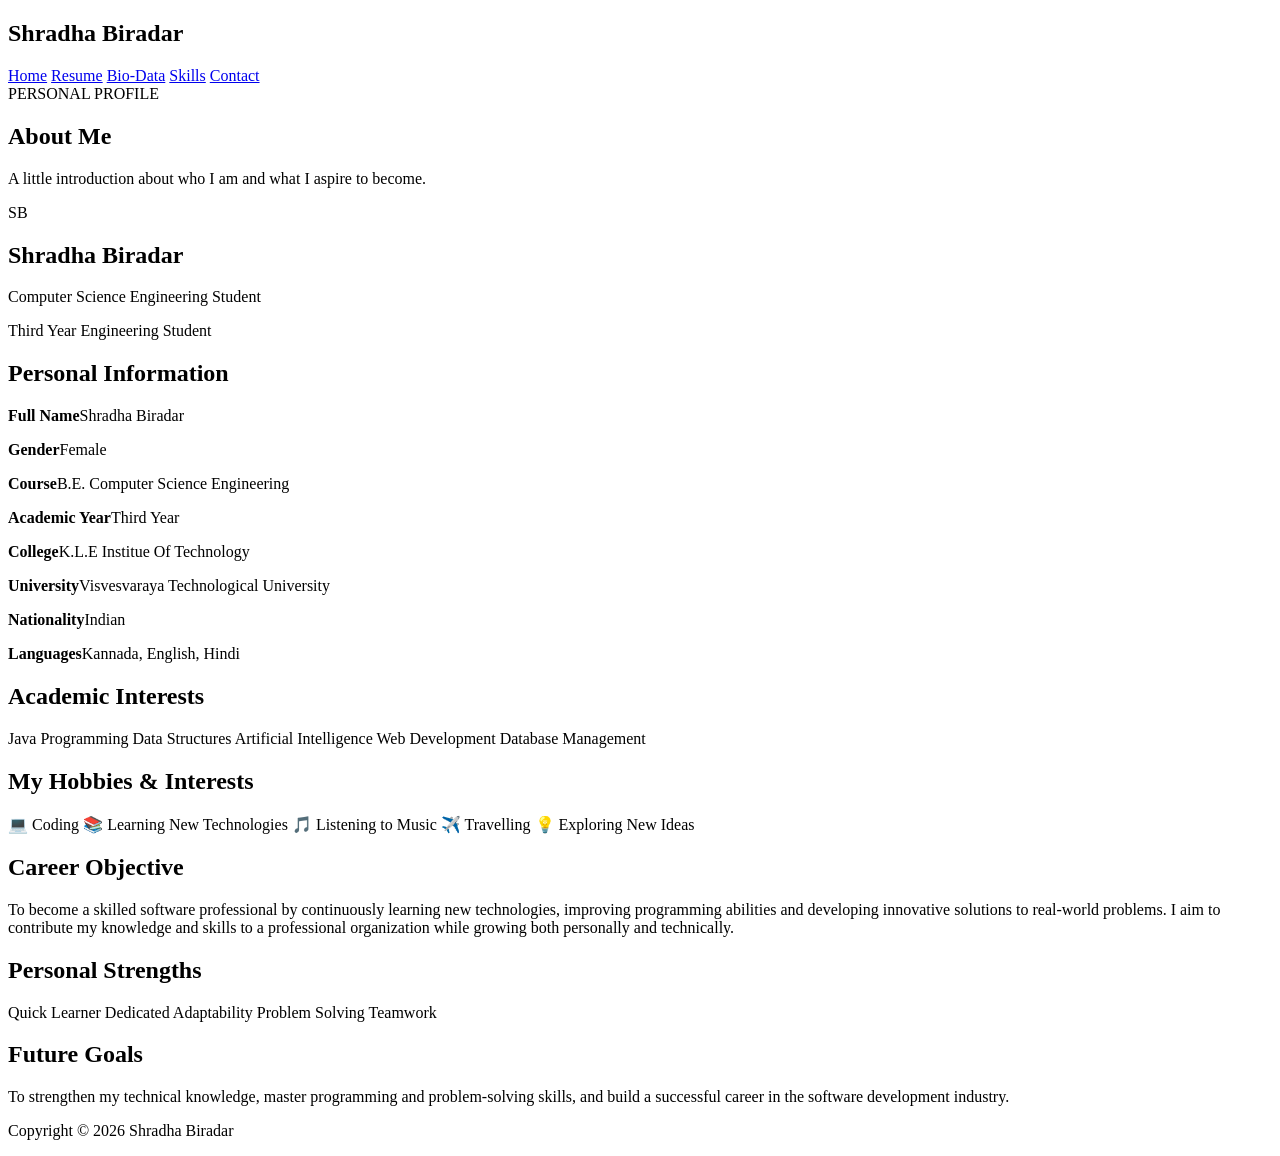
==== biodata.html @ 0e82e980 "Add files via upload" ====
<!DOCTYPE html>
<html lang="en">
<head>
    <meta charset="UTF-8">
    <meta name="viewport" content="width=device-width, initial-scale=1.0">
    <title>My Bio-Data</title>
    <link rel="stylesheet" href="css/style.css">
</head>
<body>

    <header>
        <h2 class="logo">Shradha Biradar</h2>

        <nav>
            <a href="index.html">Home</a>
            <a href="resume.html">Resume</a>
            <a href="biodata.html">Bio-Data</a>
            <a href="skills.html">Skills</a>
            <a href="contact.html">Contact</a>
        </nav>
    </header>
    
<section class="resume biodata-page">

    <div class="bio-heading">
        <span class="tag">PERSONAL PROFILE</span>
        <h1>About Me</h1>
        <p>A little introduction about who I am and what I aspire to become.</p>
    </div>

    <div class="bio-profile">
        <div class="bio-avatar">SB</div>
        <h2>Shradha Biradar</h2>
        <p>Computer Science Engineering Student</p>
        <span class="profile-status">Third Year Engineering Student</span>
    </div>

    <div class="bio-card">
        <h2>Personal Information</h2>

        <div class="bio-details">
            <p><strong>Full Name</strong><span>Shradha Biradar</span></p>
            <p><strong>Gender</strong><span>Female</span></p>
            <p><strong>Course</strong><span>B.E. Computer Science Engineering</span></p>
            <p><strong>Academic Year</strong><span>Third Year</span></p>
            <p><strong>College</strong><span>K.L.E Institue Of Technology</span></p>
            <p><strong>University</strong><span>Visvesvaraya Technological University</span></p>
            <p><strong>Nationality</strong><span>Indian</span></p>
            <p><strong>Languages</strong><span>Kannada, English, Hindi</span></p>
        </div>
    </div>

    <div class="bio-card">
        <h2>Academic Interests</h2>
        <div class="interest-list">
            <span>Java Programming</span>
            <span>Data Structures</span>
            <span>Artificial Intelligence</span>
            <span>Web Development</span>
            <span>Database Management</span>
        </div>
    </div>
    <div class="bio-card">
    <h2>My Hobbies & Interests</h2>
    <div class="interest-list">
        <span>💻 Coding</span>
        <span>📚 Learning New Technologies</span>
        <span>🎵 Listening to Music</span>
        <span>✈️ Travelling</span>
        <span>💡 Exploring New Ideas</span>
    </div>
</div>

    <div class="bio-card">
        <h2>Career Objective</h2>
        <p>
            To become a skilled software professional by continuously
            learning new technologies, improving programming abilities
            and developing innovative solutions to real-world problems.
            I aim to contribute my knowledge and skills to a professional
            organization while growing both personally and technically.
        </p>
    </div>

    <div class="bio-card">
        <h2>Personal Strengths</h2>
        <div class="interest-list">
            <span>Quick Learner</span>
            <span>Dedicated</span>
            <span>Adaptability</span>
            <span>Problem Solving</span>
            <span>Teamwork</span>
        </div>
    </div>

    <div class="bio-card">
        <h2>Future Goals</h2>
        <p>
            To strengthen my technical knowledge, master programming
            and problem-solving skills, and build a successful career
            in the software development industry.
        </p>
    </div>

</section>


    

    <footer>
        <p>Copyright © 2026 Shradha Biradar</p>
    </footer>

</body>
</html>
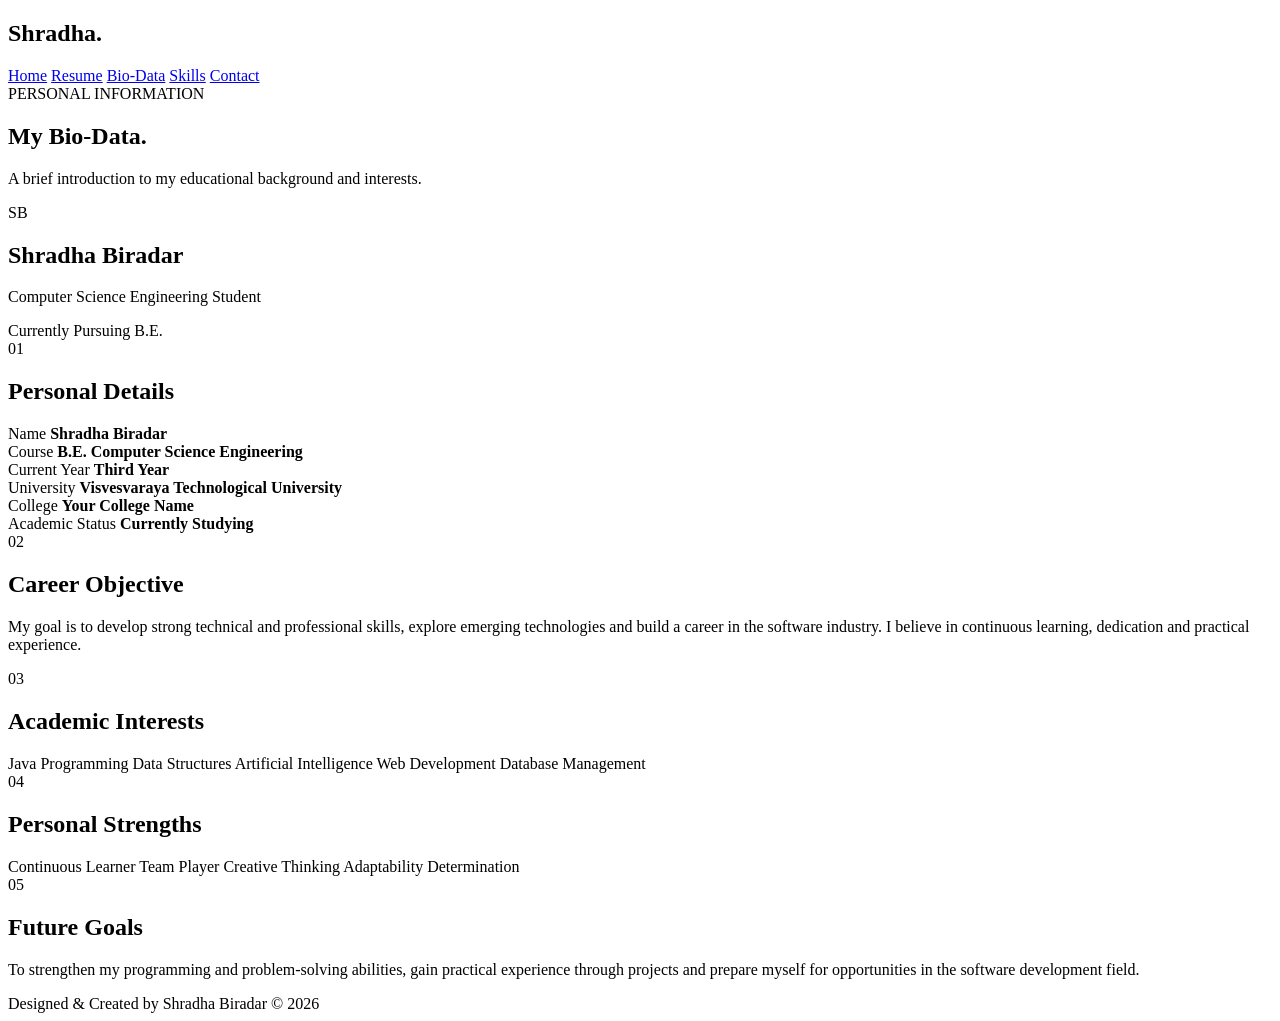
==== commit 6e90d8b7: "Update biodata.html" ====
--- a/biodata.html
+++ b/biodata.html
@@ -1,116 +1,144 @@
-
 <!DOCTYPE html>
 <html lang="en">
 <head>
     <meta charset="UTF-8">
     <meta name="viewport" content="width=device-width, initial-scale=1.0">
-    <title>My Bio-Data</title>
-    <link rel="stylesheet" href="css/style.css">
+    <title>Bio-Data | Shradha Biradar</title>
+    <link rel="stylesheet" href="style.css">
 </head>
 <body>
 
-    <header>
-        <h2 class="logo">Shradha Biradar</h2>
+<header>
+    <h2 class="logo">Shradha<span>.</span></h2>
+    <nav>
+        <a href="index.html">Home</a>
+        <a href="resume.html">Resume</a>
+        <a href="biodata.html" class="active">Bio-Data</a>
+        <a href="skills.html">Skills</a>
+        <a href="contact.html">Contact</a>
+    </nav>
+</header>
 
-        <nav>
-            <a href="index.html">Home</a>
-            <a href="resume.html">Resume</a>
-            <a href="biodata.html">Bio-Data</a>
-            <a href="skills.html">Skills</a>
-            <a href="contact.html">Contact</a>
-        </nav>
-    </header>
-    
-<section class="resume biodata-page">
+<main class="page-container">
 
-    <div class="bio-heading">
-        <span class="tag">PERSONAL PROFILE</span>
-        <h1>About Me</h1>
-        <p>A little introduction about who I am and what I aspire to become.</p>
-    </div>
+    <section class="page-heading">
+        <div class="tag">PERSONAL INFORMATION</div>
+        <h1>My <span>Bio-Data.</span></h1>
+        <p>A brief introduction to my educational background and interests.</p>
+    </section>
 
-    <div class="bio-profile">
-        <div class="bio-avatar">SB</div>
+    <section class="biodata-profile">
+        <div class="avatar">SB</div>
         <h2>Shradha Biradar</h2>
         <p>Computer Science Engineering Student</p>
-        <span class="profile-status">Third Year Engineering Student</span>
-    </div>
+        <span class="status">Currently Pursuing B.E.</span>
+    </section>
 
-    <div class="bio-card">
-        <h2>Personal Information</h2>
+    <section class="content-section">
+        <div class="section-title">
+            <span>01</span>
+            <h2>Personal Details</h2>
+        </div>
 
-        <div class="bio-details">
-            <p><strong>Full Name</strong><span>Shradha Biradar</span></p>
-            <p><strong>Gender</strong><span>Female</span></p>
-            <p><strong>Course</strong><span>B.E. Computer Science Engineering</span></p>
-            <p><strong>Academic Year</strong><span>Third Year</span></p>
-            <p><strong>College</strong><span>K.L.E Institue Of Technology</span></p>
-            <p><strong>University</strong><span>Visvesvaraya Technological University</span></p>
-            <p><strong>Nationality</strong><span>Indian</span></p>
-            <p><strong>Languages</strong><span>Kannada, English, Hindi</span></p>
+        <div class="content-card details-grid">
+            <div class="detail">
+                <span>Name</span>
+                <strong>Shradha Biradar</strong>
+            </div>
+
+            <div class="detail">
+                <span>Course</span>
+                <strong>B.E. Computer Science Engineering</strong>
+            </div>
+
+            <div class="detail">
+                <span>Current Year</span>
+                <strong>Third Year</strong>
+            </div>
+
+            <div class="detail">
+                <span>University</span>
+                <strong>Visvesvaraya Technological University</strong>
+            </div>
+
+            <div class="detail">
+                <span>College</span>
+                <strong>Your College Name</strong>
+            </div>
+
+            <div class="detail">
+                <span>Academic Status</span>
+                <strong>Currently Studying</strong>
+            </div>
         </div>
-    </div>
+    </section>
 
-    <div class="bio-card">
-        <h2>Academic Interests</h2>
-        <div class="interest-list">
-            <span>Java Programming</span>
-            <span>Data Structures</span>
-            <span>Artificial Intelligence</span>
-            <span>Web Development</span>
-            <span>Database Management</span>
+    <section class="content-section">
+        <div class="section-title">
+            <span>02</span>
+            <h2>Career Objective</h2>
         </div>
-    </div>
-    <div class="bio-card">
-    <h2>My Hobbies & Interests</h2>
-    <div class="interest-list">
-        <span>💻 Coding</span>
-        <span>📚 Learning New Technologies</span>
-        <span>🎵 Listening to Music</span>
-        <span>✈️ Travelling</span>
-        <span>💡 Exploring New Ideas</span>
-    </div>
-</div>
+        <div class="content-card">
+            <p>
+                My goal is to develop strong technical and professional
+                skills, explore emerging technologies and build a career
+                in the software industry. I believe in continuous learning,
+                dedication and practical experience.
+            </p>
+        </div>
+    </section>
 
-    <div class="bio-card">
-        <h2>Career Objective</h2>
-        <p>
-            To become a skilled software professional by continuously
-            learning new technologies, improving programming abilities
-            and developing innovative solutions to real-world problems.
-            I aim to contribute my knowledge and skills to a professional
-            organization while growing both personally and technically.
-        </p>
-    </div>
+    <section class="content-section">
+        <div class="section-title">
+            <span>03</span>
+            <h2>Academic Interests</h2>
+        </div>
+        <div class="content-card">
+            <div class="skill-tags">
+                <span>Java Programming</span>
+                <span>Data Structures</span>
+                <span>Artificial Intelligence</span>
+                <span>Web Development</span>
+                <span>Database Management</span>
+            </div>
+        </div>
+    </section>
 
-    <div class="bio-card">
-        <h2>Personal Strengths</h2>
-        <div class="interest-list">
-            <span>Quick Learner</span>
-            <span>Dedicated</span>
-            <span>Adaptability</span>
-            <span>Problem Solving</span>
-            <span>Teamwork</span>
+    <section class="content-section">
+        <div class="section-title">
+            <span>04</span>
+            <h2>Personal Strengths</h2>
         </div>
-    </div>
+        <div class="content-card">
+            <div class="skill-tags">
+                <span>Continuous Learner</span>
+                <span>Team Player</span>
+                <span>Creative Thinking</span>
+                <span>Adaptability</span>
+                <span>Determination</span>
+            </div>
+        </div>
+    </section>
 
-    <div class="bio-card">
-        <h2>Future Goals</h2>
-        <p>
-            To strengthen my technical knowledge, master programming
-            and problem-solving skills, and build a successful career
-            in the software development industry.
-        </p>
-    </div>
+    <section class="content-section">
+        <div class="section-title">
+            <span>05</span>
+            <h2>Future Goals</h2>
+        </div>
+        <div class="content-card">
+            <p>
+                To strengthen my programming and problem-solving abilities,
+                gain practical experience through projects and prepare
+                myself for opportunities in the software development field.
+            </p>
+        </div>
+    </section>
 
-</section>
+</main>
 
-
-    
-
-    <footer>
-        <p>Copyright © 2026 Shradha Biradar</p>
-    </footer>
+<footer>
+    Designed &amp; Created by Shradha Biradar © 2026
+</footer>
 
 </body>
 </html>
--- a/style.css
+++ b/style.css
@@ -0,0 +1,105 @@
+    transition: 0.3s;
+}
+
+.resume-skill-tags span:hover {
+    color: white;
+    background: #6d42c1;
+    transform: translateY(-4px);
+}
+
+/* PROJECT SHOWCASE */
+
+.project-showcase {
+    padding: 35px;
+    border-radius: 20px;
+    background:
+        linear-gradient(135deg, #201943, #111b34);
+    border: 1px solid #6550a5;
+    position: relative;
+    overflow: hidden;
+}
+
+.project-number {
+    color: #38bdf8;
+    font-size: 11px;
+    letter-spacing: 3px;
+    margin-bottom: 20px;
+}
+
+.project-showcase h3 {
+    color: #c4b5fd;
+    font-size: 23px;
+    margin-bottom: 18px;
+}
+
+.project-showcase p {
+    color: #bdc5d8;
+    line-height: 1.9;
+    margin-bottom: 25px;
+}
+
+.project-tags {
+    display: flex;
+    flex-wrap: wrap;
+    gap: 10px;
+}
+
+.project-tags span {
+    color: #38bdf8;
+    background: #132b43;
+    border: 1px solid #245b83;
+    padding: 9px 14px;
+    border-radius: 20px;
+    font-size: 11px;
+}
+
+/* FOOTER MESSAGE */
+
+.resume-footer-note {
+    text-align: center;
+    padding: 25px 10px 5px;
+    border-top: 1px solid #343956;
+    color: #aeb6cc;
+    letter-spacing: 1px;
+    font-size: 13px;
+}
+
+.resume-footer-note span {
+    color: #a78bfa;
+    font-size: 20px;
+}
+
+/* RESPONSIVE */
+
+@media(max-width: 650px) {
+    .resume-premium {
+        margin: 20px 12px;
+        padding: 20px;
+    }
+
+    .resume-hero {
+        padding: 28px 20px;
+    }
+
+    .resume-hero h1 {
+        font-size: 37px;
+    }
+
+    .section-heading h2 {
+        font-size: 20px;
+    }
+
+    .resume-content-card,
+    .education-card,
+    .project-showcase {
+        padding: 20px;
+    }
+
+    .education-timeline {
+        padding-left: 22px;
+    }
+
+    .timeline-dot {
+        left: -30px;
+    }
+}
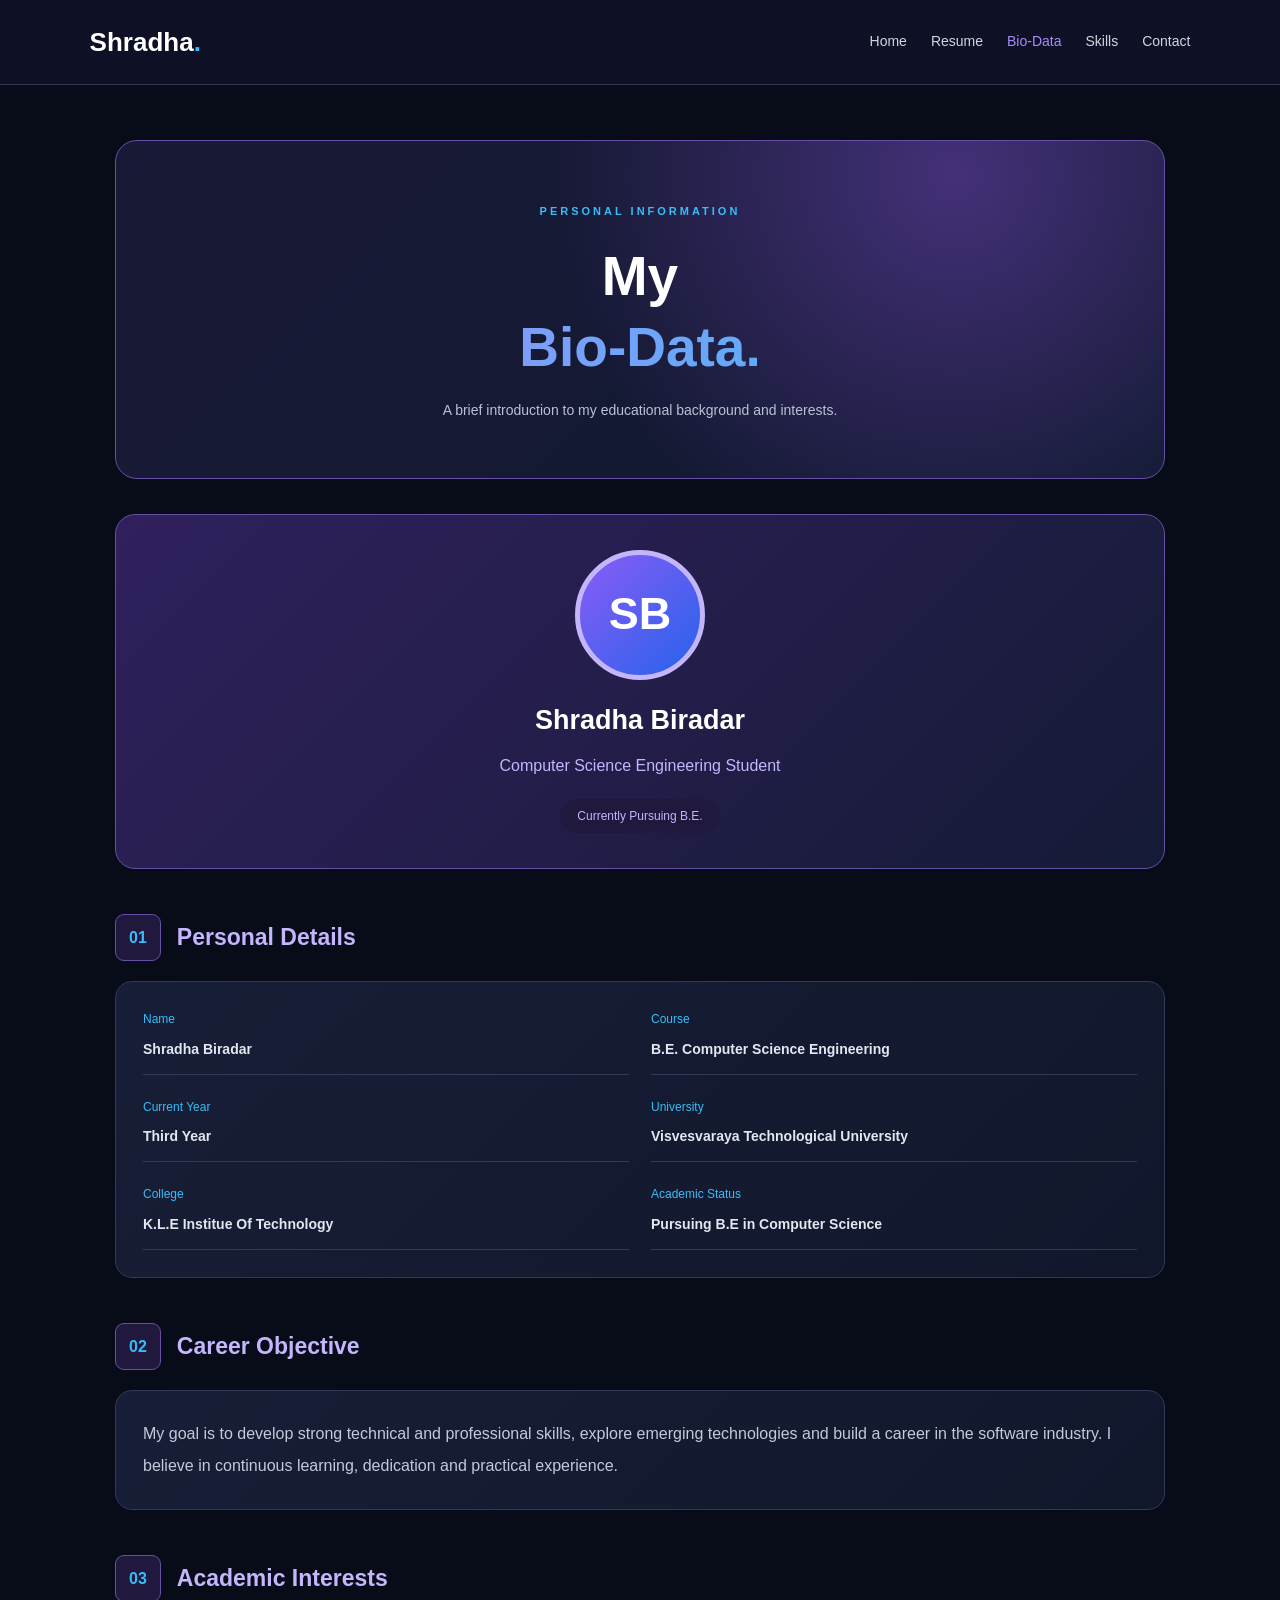
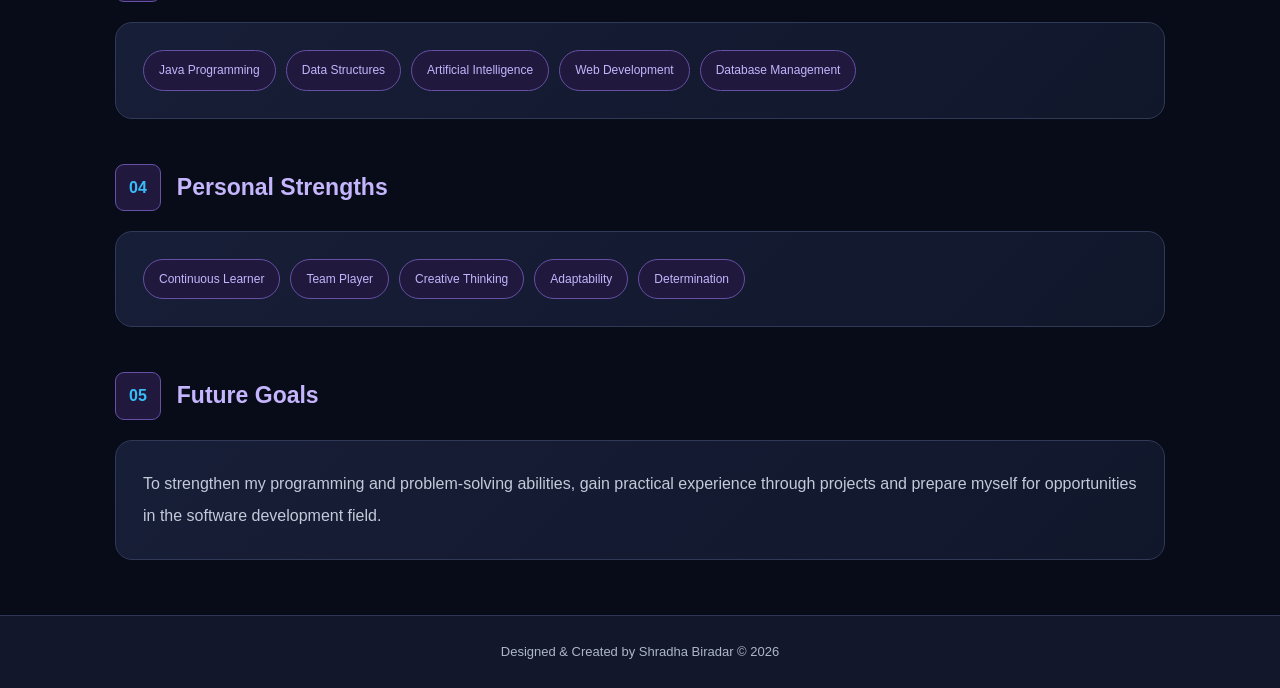
==== commit b53af8bd: "Update biodata.html" ====
--- a/biodata.html
+++ b/biodata.html
@@ -63,12 +63,12 @@
 
             <div class="detail">
                 <span>College</span>
-                <strong>Your College Name</strong>
+                <strong>K.L.E Institue Of Technology</strong>
             </div>
 
             <div class="detail">
                 <span>Academic Status</span>
-                <strong>Currently Studying</strong>
+                <strong>Pursuing  B.E in Computer Science</strong>
             </div>
         </div>
     </section>
--- a/style.css
+++ b/style.css
@@ -1,105 +1,828 @@
-    transition: 0.3s;
-}
-
-.resume-skill-tags span:hover {
+@import url('https://fonts.googleapis.com/css2?family=Poppins:wght@300;400;500;600;700;800&display=swap');
+
+/* GLOBAL */
+* {
+    margin: 0;
+    padding: 0;
+    box-sizing: border-box;
+}
+
+body {
+    font-family: 'Poppins', sans-serif;
+    background: #080b18;
+    color: #fff;
+    line-height: 1.7;
+}
+
+a {
+    text-decoration: none;
+}
+
+header {
+    width: 100%;
+    padding: 20px 7%;
+    display: flex;
+    justify-content: space-between;
+    align-items: center;
+    background: rgba(15, 18, 40, 0.97);
+    border-bottom: 1px solid #303654;
+    position: sticky;
+    top: 0;
+    z-index: 100;
+}
+
+.logo {
+    color: #fff;
+    font-size: 26px;
+    font-weight: 800;
+}
+
+.logo span {
+    color: #38bdf8;
+}
+
+nav {
+    display: flex;
+    flex-wrap: wrap;
+    gap: 24px;
+}
+
+nav a {
+    color: #d1d5db;
+    font-size: 14px;
+    transition: .3s;
+}
+
+nav a:hover,
+nav a.active {
+    color: #a78bfa;
+}
+
+/* BUTTONS */
+.btn {
+    display: inline-block;
+    padding: 13px 23px;
     color: white;
-    background: #6d42c1;
+    background: linear-gradient(100deg, #7c3aed, #2563eb);
+    border-radius: 30px;
+    font-size: 14px;
+    font-weight: 600;
+    transition: .3s;
+    border: none;
+    cursor: pointer;
+}
+
+.btn:hover {
     transform: translateY(-4px);
-}
-
-/* PROJECT SHOWCASE */
-
-.project-showcase {
-    padding: 35px;
-    border-radius: 20px;
+    box-shadow: 0 10px 28px #7c3aed66;
+}
+
+.btn-outline {
+    background: transparent;
+    border: 1px solid #8064c2;
+    color: #c4b5fd;
+}
+
+/* HOME PAGE */
+.hero {
+    min-height: 85vh;
+    padding: 70px 9%;
+    display: grid;
+    grid-template-columns: 1.2fr .8fr;
+    align-items: center;
+    gap: 45px;
     background:
-        linear-gradient(135deg, #201943, #111b34);
-    border: 1px solid #6550a5;
-    position: relative;
+        radial-gradient(ellipse at 80% 35%, #30205d 0%, transparent 45%),
+        linear-gradient(135deg, #080b18, #10152c);
     overflow: hidden;
 }
 
-.project-number {
+.hero-content {
+    max-width: 650px;
+    z-index: 2;
+}
+
+.tag {
+    display: inline-block;
     color: #38bdf8;
     font-size: 11px;
+    font-weight: 700;
     letter-spacing: 3px;
     margin-bottom: 20px;
 }
 
-.project-showcase h3 {
-    color: #c4b5fd;
-    font-size: 23px;
-    margin-bottom: 18px;
-}
-
-.project-showcase p {
-    color: #bdc5d8;
-    line-height: 1.9;
-    margin-bottom: 25px;
-}
-
-.project-tags {
+.hero h1 {
+    color: white;
+    font-size: clamp(38px, 5vw, 65px);
+    line-height: 1.2;
+    margin-bottom: 20px;
+}
+
+.hero h1 span,
+.page-heading h1 span,
+.page-hero h1 span {
+    display: block;
+    background: linear-gradient(90deg, #a78bfa, #38bdf8);
+    background-clip: text;
+    -webkit-background-clip: text;
+    -webkit-text-fill-color: transparent;
+}
+
+.hero-content h2 {
+    color: #c4b5fd;
+    font-size: 21px;
+    margin-bottom: 17px;
+}
+
+.hero-content > p {
+    color: #b8c1d5;
+    font-size: 14px;
+    line-height: 2;
+    margin-bottom: 28px;
+}
+
+.hero-buttons {
+    display: flex;
+    flex-wrap: wrap;
+    gap: 14px;
+    margin-bottom: 30px;
+}
+
+.tags,
+.skill-tags {
     display: flex;
     flex-wrap: wrap;
     gap: 10px;
 }
 
-.project-tags span {
+.tags span,
+.skill-tags span {
+    padding: 9px 15px;
+    border: 1px solid #6550a5;
+    border-radius: 25px;
+    background: #21183d;
+    color: #c4b5fd;
+    font-size: 12px;
+}
+
+.hero-visual {
+    min-height: 430px;
+    display: flex;
+    align-items: center;
+    justify-content: center;
+    position: relative;
+}
+
+.profile-card {
+    z-index: 2;
+    width: 310px;
+    padding: 30px;
+    text-align: center;
+    border-radius: 24px;
+    border: 1px solid #7961bb;
+    background: linear-gradient(145deg, #242044, #11182e);
+    box-shadow: 0 20px 70px #0009;
+    animation: floatProfile 4s ease-in-out infinite;
+}
+
+.profile-top,
+.profile-bottom {
+    display: flex;
+    justify-content: space-between;
+    gap: 10px;
     color: #38bdf8;
-    background: #132b43;
-    border: 1px solid #245b83;
+    font-size: 10px;
+    letter-spacing: 1px;
+}
+
+.avatar {
+    width: 130px;
+    height: 130px;
+    margin: 25px auto;
+    display: grid;
+    place-items: center;
+    border-radius: 50%;
+    background: linear-gradient(135deg, #8b5cf6, #2563eb);
+    border: 5px solid #c4b5fd;
+    color: white;
+    font-size: 45px;
+    font-weight: 800;
+}
+
+.profile-card h2 {
+    color: white;
+    font-size: 22px;
+}
+
+.profile-card p {
+    color: #a78bfa;
+    font-size: 13px;
+    margin-top: 8px;
+}
+
+.profile-line {
+    height: 1px;
+    background: #49406f;
+    margin: 25px 0;
+}
+
+.profile-bottom {
+    color: #aeb6cc;
+    font-size: 9px;
+}
+
+.floating {
+    position: absolute;
+    padding: 12px 17px;
+    border-radius: 12px;
+    background: #1c2140;
+    color: #c4b5fd;
+    border: 1px solid #6550a5;
+    box-shadow: 0 8px 25px #0007;
+    font-size: 12px;
+    animation: floatProfile 3s ease-in-out infinite;
+}
+
+.one {
+    top: 45px;
+    right: 0;
+}
+
+.two {
+    bottom: 65px;
+    left: -10px;
+}
+
+.three {
+    bottom: 5px;
+    right: 10px;
+}
+
+.highlights {
+    display: grid;
+    grid-template-columns: repeat(3, 1fr);
+    gap: 22px;
+    padding: 35px 9% 75px;
+}
+
+.card {
+    padding: 30px;
+    border-radius: 18px;
+    background: linear-gradient(145deg, #171d35, #101426);
+    border: 1px solid #303654;
+    transition: .3s;
+}
+
+.card:hover {
+    transform: translateY(-7px);
+    border-color: #8b5cf6;
+}
+
+.card > span {
+    color: #38bdf8;
+    font-size: 11px;
+    letter-spacing: 2px;
+}
+
+.card h3 {
+    color: #c4b5fd;
+    margin: 15px 0 10px;
+}
+
+.card p {
+    color: #aeb6cc;
+    font-size: 13px;
+}
+
+/* COMMON PAGE LAYOUT */
+.page-container {
+    max-width: 1100px;
+    margin: 55px auto;
+    padding: 0 25px;
+}
+
+.page-heading {
+    text-align: center;
+    padding: 55px 20px;
+    margin-bottom: 35px;
+    border-radius: 22px;
+    background: radial-gradient(circle at 80% 10%, #443078, transparent 45%),
+                linear-gradient(135deg, #191936, #111a32);
+    border: 1px solid #6550a5;
+}
+
+.page-heading h1,
+.page-hero h1 {
+    color: white;
+    font-size: clamp(36px, 5vw, 55px);
+    line-height: 1.3;
+    margin-bottom: 15px;
+}
+
+.page-heading p,
+.page-hero p {
+    color: #b8c1d5;
+    font-size: 14px;
+}
+
+.page-hero {
+    padding: 45px;
+    margin-bottom: 55px;
+    border-radius: 22px;
+    background: linear-gradient(135deg, #191936, #111a32);
+    border: 1px solid #6550a5;
+}
+
+.page-hero h2 {
+    color: #c4b5fd;
+    font-size: 19px;
+    margin: 12px 0;
+}
+
+.page-hero p {
+    max-width: 650px;
+    line-height: 1.9;
+    margin: 15px 0 25px;
+}
+
+.content-section {
+    margin-bottom: 45px;
+}
+
+.section-title {
+    display: flex;
+    align-items: center;
+    gap: 16px;
+    margin-bottom: 20px;
+}
+
+.section-title > span {
+    padding: 9px 13px;
+    border: 1px solid #6550a5;
+    border-radius: 9px;
+    background: #21183d;
+    color: #38bdf8;
+    font-weight: 700;
+}
+
+.section-title h2 {
+    color: #c4b5fd;
+    font-size: 23px;
+}
+
+.content-card {
+    padding: 27px;
+    border-radius: 17px;
+    background: linear-gradient(135deg, #171e37, #11172b);
+    border: 1px solid #303956;
+    transition: .3s;
+}
+
+.content-card:hover {
+    border-color: #8b5cf6;
+}
+
+.content-card p {
+    color: #c3cada;
+    line-height: 2;
+}
+
+/* RESUME */
+.timeline {
+    border-left: 2px solid #6550a5;
+    margin-left: 12px;
+    padding-left: 28px;
+}
+
+.timeline-item {
+    position: relative;
+    margin-bottom: 25px;
+}
+
+.timeline-item::before {
+    content: "";
+    position: absolute;
+    left: -36px;
+    top: 25px;
+    width: 13px;
+    height: 13px;
+    background: #38bdf8;
+    border-radius: 50%;
+    box-shadow: 0 0 15px #38bdf8;
+}
+
+.timeline small,
+.project-card small {
+    color: #38bdf8;
+    font-size: 10px;
+    letter-spacing: 2px;
+}
+
+.timeline h3,
+.project-card h3 {
+    color: #c4b5fd;
+    margin: 10px 0;
+}
+
+.timeline p {
+    color: #d1d5db;
+    font-size: 14px;
+}
+
+.project-card {
+    padding: 30px;
+    border: 1px solid #6550a5;
+    border-radius: 20px;
+    background: linear-gradient(135deg, #201943, #111b34);
+}
+
+.project-card p {
+    color: #bdc5d8;
+    line-height: 1.9;
+    margin: 15px 0 22px;
+}
+
+.skill-tags span {
+    transition: .3s;
+}
+
+.skill-tags span:hover {
+    background: #6d42c1;
+    color: white;
+    transform: translateY(-3px);
+}
+
+/* BIO-DATA */
+.biodata-profile {
+    text-align: center;
+    padding: 35px;
+    margin-bottom: 45px;
+    border-radius: 20px;
+    background: linear-gradient(135deg, #30205d, #151b36);
+    border: 1px solid #6550a5;
+}
+
+.biodata-profile .avatar {
+    margin: 0 auto 18px;
+}
+
+.biodata-profile h2 {
+    color: white;
+    font-size: 27px;
+}
+
+.biodata-profile p {
+    color: #c4b5fd;
+    margin: 8px 0;
+}
+
+.status {
+    display: inline-block;
+    padding: 7px 17px;
+    margin-top: 12px;
+    background: #21183d;
+    color: #c4b5fd;
+    border-radius: 20px;
+    font-size: 12px;
+}
+
+.details-grid {
+    display: grid;
+    grid-template-columns: repeat(2, 1fr);
+    gap: 22px;
+}
+
+.detail {
+    padding-bottom: 12px;
+    border-bottom: 1px solid #343956;
+}
+
+.detail span {
+    display: block;
+    color: #38bdf8;
+    font-size: 12px;
+    margin-bottom: 5px;
+}
+
+.detail strong {
+    color: #e2e8f0;
+    font-size: 14px;
+}
+
+/* SKILLS */
+.skills-grid {
+    display: grid;
+    grid-template-columns: repeat(3, 1fr);
+    gap: 23px;
+}
+
+.skill-card {
+    padding: 28px;
+    border-radius: 19px;
+    background: linear-gradient(145deg, #191e39, #101629);
+    border: 1px solid #343956;
+    transition: .3s;
+}
+
+.skill-card:hover {
+    transform: translateY(-8px);
+    border-color: #a78bfa;
+    box-shadow: 0 12px 30px #7c3aed22;
+}
+
+.skill-icon {
+    width: 58px;
+    height: 58px;
+    display: grid;
+    place-items: center;
+    border-radius: 15px;
+    background: linear-gradient(135deg, #30205d, #172554);
+    border: 1px solid #6550a5;
+    font-size: 27px;
+    margin-bottom: 20px;
+}
+
+.skill-card h2 {
+    color: #c4b5fd;
+    font-size: 20px;
+    margin-bottom: 10px;
+}
+
+.skill-card p {
+    color: #aeb6cc;
+    font-size: 13px;
+    line-height: 1.8;
+    min-height: 70px;
+}
+
+.level {
+    display: inline-block;
+    margin-top: 16px;
+    padding: 6px 13px;
+    border: 1px solid #6550a5;
+    border-radius: 20px;
+    color: #38bdf8;
+    font-size: 11px;
+}
+
+.skills-message {
+    padding: 40px 25px;
+    margin-top: 45px;
+    border-radius: 20px;
+    background: linear-gradient(135deg, #30205d, #101b38);
+    border: 1px solid #6550a5;
+    text-align: center;
+}
+
+.skills-message h2 {
+    color: #c4b5fd;
+    margin-bottom: 12px;
+}
+
+.skills-message p {
+    color: #cbd5e1;
+}
+
+/* CONTACT */
+.contact-layout {
+    display: grid;
+    grid-template-columns: .9fr 1.1fr;
+    gap: 25px;
+}
+
+.contact-info,
+.contact-form-card {
+    padding: 32px;
+    border-radius: 22px;
+    background: linear-gradient(145deg, #191e39, #101629);
+    border: 1px solid #343956;
+}
+
+.contact-info h2,
+.contact-form-card h2 {
+    color: #c4b5fd;
+    font-size: 26px;
+    margin-bottom: 12px;
+}
+
+.contact-info > p,
+.contact-form-card > p {
+    color: #aeb6cc;
+    font-size: 13px;
+    line-height: 1.9;
+    margin-bottom: 25px;
+}
+
+.contact-item {
+    display: flex;
+    align-items: center;
+    gap: 15px;
+    padding: 16px;
+    margin: 15px 0;
+    border-radius: 13px;
+    background: #202443;
+    border: 1px solid #343956;
+}
+
+.contact-icon {
+    min-width: 45px;
+    height: 45px;
+    display: grid;
+    place-items: center;
+    background: linear-gradient(135deg, #7c3aed, #2563eb);
+    border-radius: 12px;
+}
+
+.contact-item small {
+    color: #38bdf8;
+    font-size: 9px;
+    letter-spacing: 2px;
+}
+
+.contact-item h3 {
+    color: #e2e8f0;
+    font-size: 13px;
+    margin-top: 5px;
+}
+
+.social-title {
+    color: #c4b5fd;
+    margin: 28px 0 15px;
+}
+
+.social-links {
+    display: flex;
+    flex-wrap: wrap;
+    gap: 10px;
+}
+
+.social-links a {
+    color: #c4b5fd;
     padding: 9px 14px;
-    border-radius: 20px;
-    font-size: 11px;
-}
-
-/* FOOTER MESSAGE */
-
-.resume-footer-note {
+    border: 1px solid #6550a5;
+    border-radius: 22px;
+    background: #28204a;
+    font-size: 12px;
+    transition: .3s;
+}
+
+.social-links a:hover {
+    background: #6d42c1;
+    color: white;
+}
+
+.contact-form-card label {
+    display: block;
+    color: #d5ccf7;
+    font-size: 13px;
+    margin: 16px 0 8px;
+}
+
+.contact-form-card input,
+.contact-form-card textarea {
+    width: 100%;
+    padding: 13px;
+    color: white;
+    background: #0b1124;
+    border: 1px solid #3d4565;
+    border-radius: 10px;
+    outline: none;
+    font-family: inherit;
+    font-size: 13px;
+}
+
+.contact-form-card input:focus,
+.contact-form-card textarea:focus {
+    border-color: #a78bfa;
+    box-shadow: 0 0 12px #7c3aed33;
+}
+
+.contact-form-card textarea {
+    resize: vertical;
+}
+
+.send-btn {
+    width: 100%;
+    margin-top: 22px;
+}
+
+#formMessage {
+    margin-top: 15px;
     text-align: center;
-    padding: 25px 10px 5px;
-    border-top: 1px solid #343956;
+    font-size: 13px;
+}
+
+.form-note {
+    margin-top: 15px;
+    font-size: 11px !important;
+}
+
+/* FOOTER */
+footer {
+    text-align: center;
+    padding: 25px;
+    margin-top: 55px;
+    background: #12172b;
+    border-top: 1px solid #303654;
     color: #aeb6cc;
-    letter-spacing: 1px;
     font-size: 13px;
 }
 
-.resume-footer-note span {
-    color: #a78bfa;
-    font-size: 20px;
+/* ANIMATION */
+@keyframes floatProfile {
+    0%, 100% {
+        transform: translateY(0);
+    }
+    50% {
+        transform: translateY(-12px);
+    }
 }
 
 /* RESPONSIVE */
-
-@media(max-width: 650px) {
-    .resume-premium {
-        margin: 20px 12px;
-        padding: 20px;
-    }
-
-    .resume-hero {
-        padding: 28px 20px;
-    }
-
-    .resume-hero h1 {
-        font-size: 37px;
-    }
-
-    .section-heading h2 {
-        font-size: 20px;
-    }
-
-    .resume-content-card,
-    .education-card,
-    .project-showcase {
-        padding: 20px;
-    }
-
-    .education-timeline {
-        padding-left: 22px;
-    }
-
-    .timeline-dot {
-        left: -30px;
-    }
-}
+@media (max-width: 900px) {
+    .hero {
+        grid-template-columns: 1fr;
+        text-align: center;
+    }
+
+    .hero-content {
+        margin: auto;
+    }
+
+    .hero-buttons,
+    .tags {
+        justify-content: center;
+    }
+
+    .hero-visual {
+        min-height: 450px;
+    }
+
+    .highlights,
+    .skills-grid {
+        grid-template-columns: repeat(2, 1fr);
+    }
+
+    .contact-layout {
+        grid-template-columns: 1fr;
+    }
+}
+
+@media (max-width: 600px) {
+    header {
+        flex-direction: column;
+        gap: 18px;
+    }
+
+    nav {
+        justify-content: center;
+        gap: 13px;
+    }
+
+    nav a {
+        font-size: 12px;
+    }
+
+    .hero {
+        padding: 50px 6%;
+    }
+
+    .highlights,
+    .skills-grid,
+    .details-grid {
+        grid-template-columns: 1fr;
+    }
+
+    .page-container {
+        margin: 30px auto;
+        padding: 0 15px;
+    }
+
+    .page-hero,
+    .content-card,
+    .project-card,
+    .contact-info,
+    .contact-form-card {
+        padding: 22px;
+    }
+
+    .profile-card {
+        width: 270px;
+    }
+
+    .floating {
+        font-size: 10px;
+    }
+
+    .one {
+        right: -5px;
+    }
+
+    .two {
+        left: -5px;
+    }
+
+    .section-title h2 {
+        font-size: 19px;
+    }
+}
